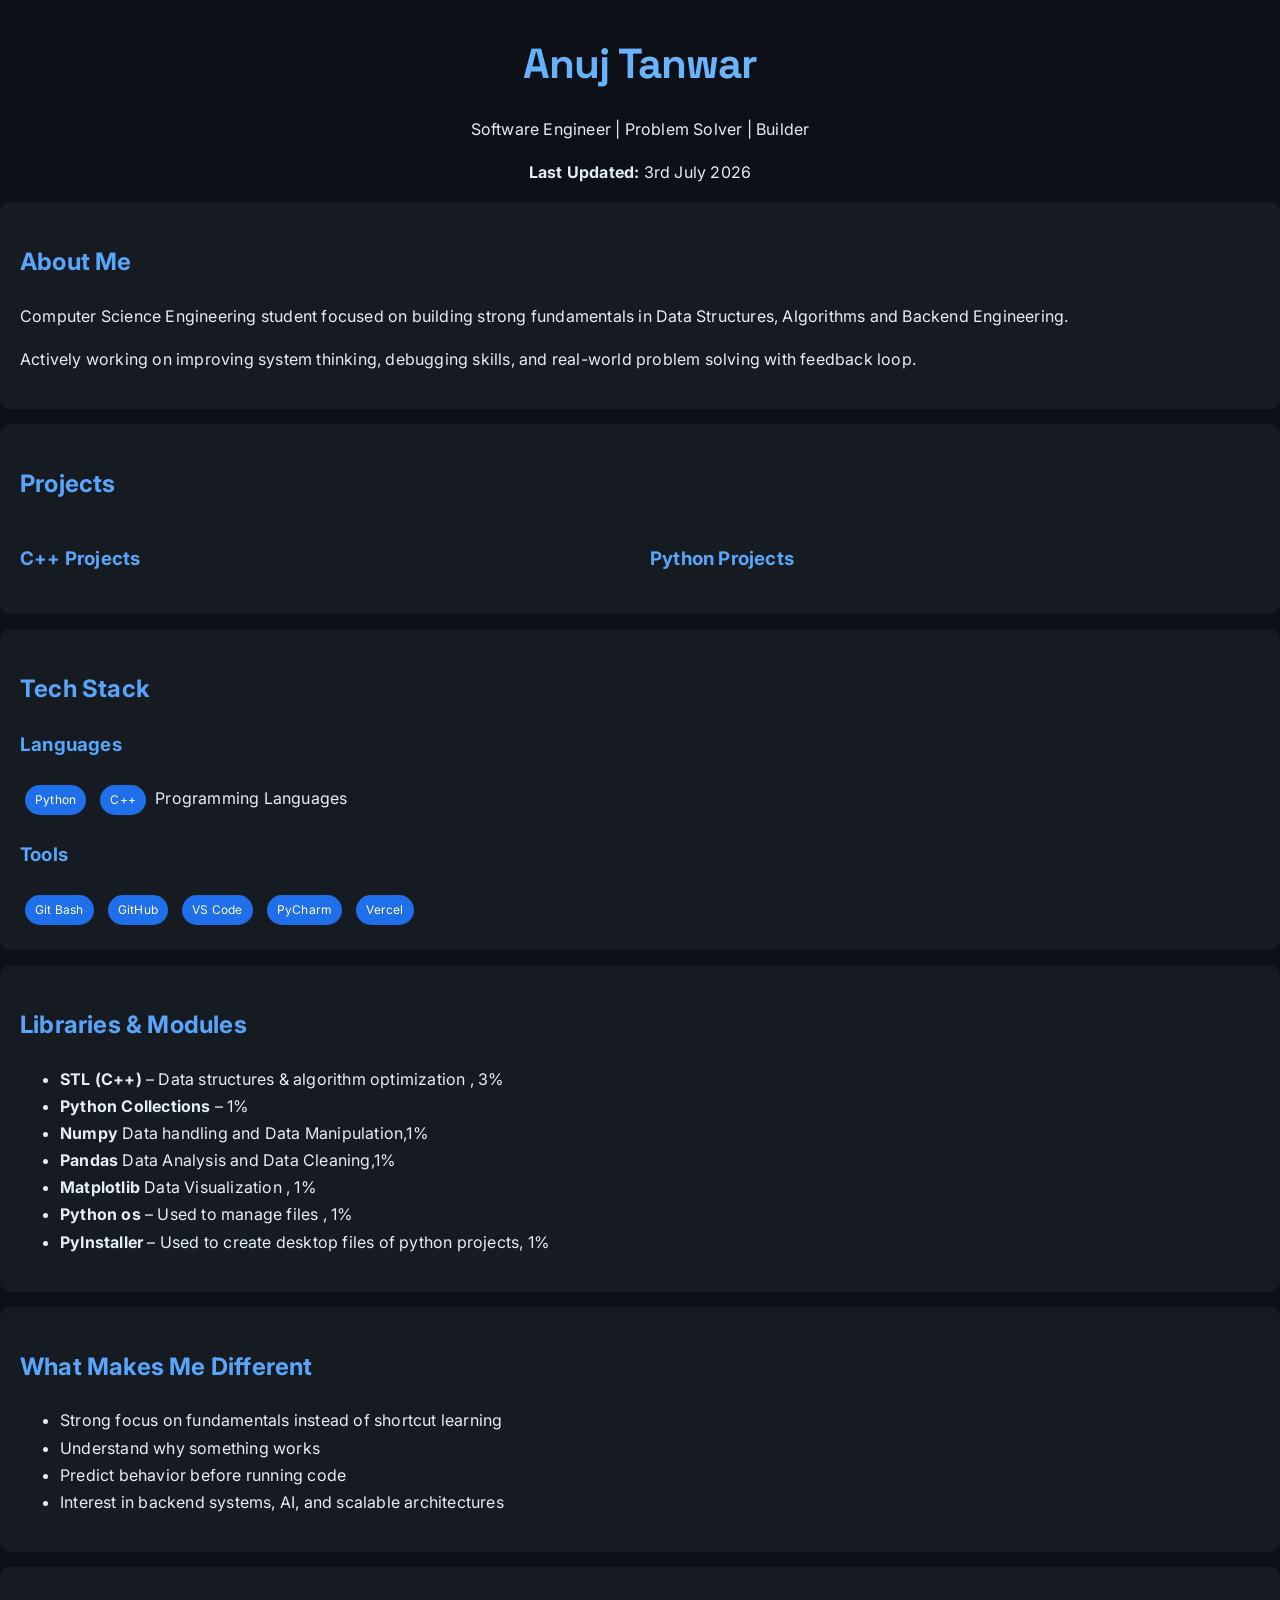
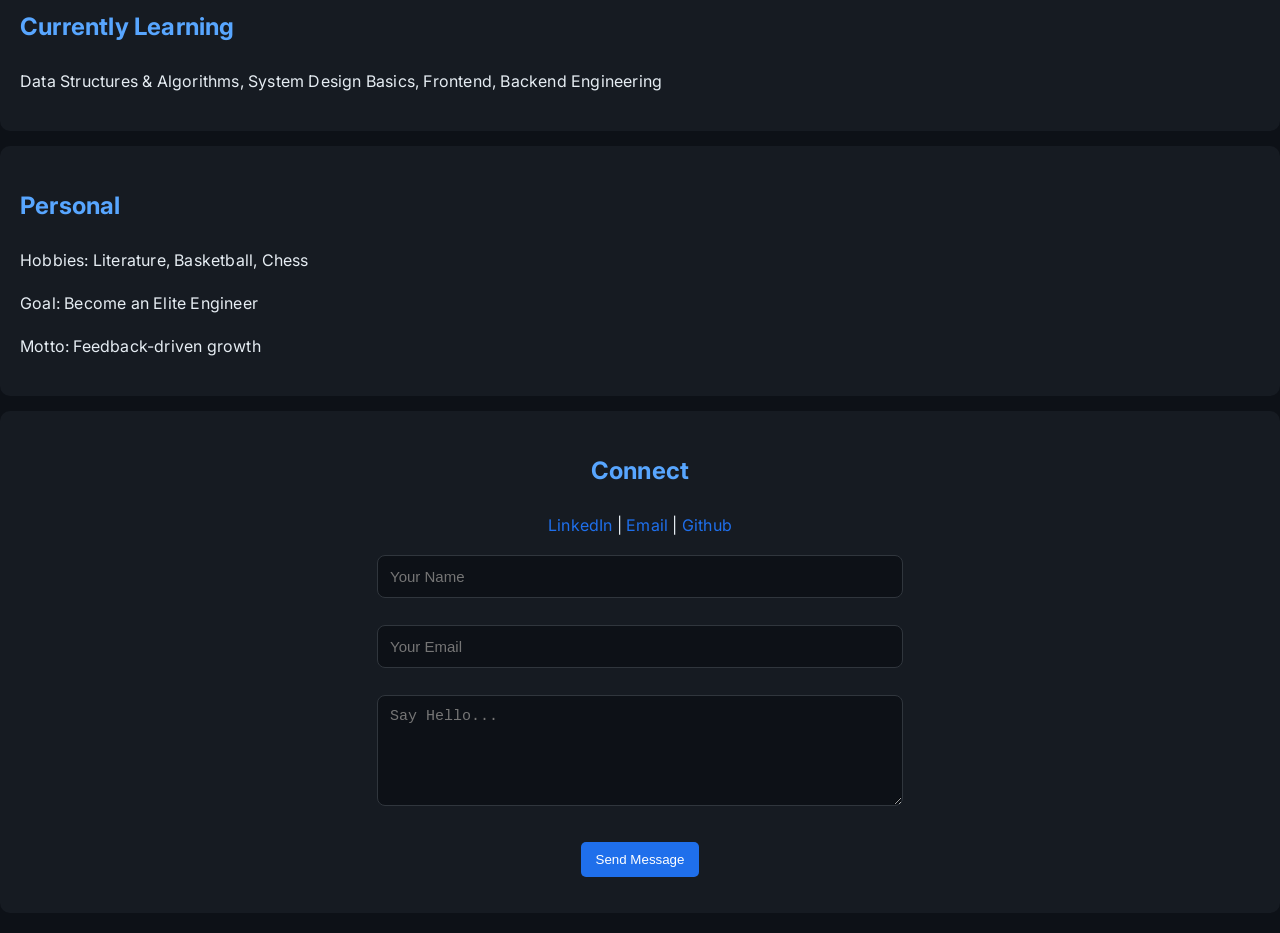
==== public/index.html @ b1649d00 "renamed style.css to index.css | added its path in index.html" ====
<!DOCTYPE html>
<html lang="en">

<head>
    <meta charset="UTF-8">
    <meta name="viewport" content="width=device-width, initial-scale=1.0">
    
    <meta name="google-site-verification" content="BOIj2n-Yf4y8820SFO7si8_EXedY-BGFefCOwkUHRp4" />
    <meta
    name="description"
    content="Portfolio of AT (Anuj), a Computer Science Engineering student focused on backend systems, problem solving, DSA, and scalable software development."
>
    <meta name="author" content="Anuj Tanwar">

<meta
    name="keywords"
    content="
    Anuj Tanwar | Anuj Tawar learning
    Backend Developmrnt & strong foundation in
    Software Engineering.
    "
>
    <script type="application/ld+json">
{
  "@context": "https://schema.org",
  "@type": "Organization",
  "name": "AT",
  "url": "https://gitanuj993.vercel.app",
  "logo": "https://gitanuj993.vercel.app/logo/favicon.png"
}
    </script>
    <meta property="og:title" content="AT Portfolio | SWE-0">
<meta property="og:description" content="Software Developer and Builder">
<meta property="og:image" content="https://gitanuj993.vercel.app/logo/preview.jpg>
<meta property="og:url" content="https://gitanuj993.vercel.app">
<meta property="og:type" content="website">
    <link rel="preconnect" href="https://fonts.googleapis.com">
    <link rel="preconnect" href="https://fonts.gstatic.com" crossorigin>
    <link href="https://fonts.googleapis.com/css2?family=Inter:wght@300;400;500;600&family=Space+Grotesk:wght@400;500;700&display=swap" rel="stylesheet">
    <link rel="icon" type="image/png" href="./logo/favicon.png">
    <title>AT | Anuj Tanwar | Portfolio</title>

    <!-- CSS LINK -->
    <link rel="stylesheet" href="./assets/css/index.css">
</head>

<body>

    <div class="container">

        <!-- HEADER -->
        <div class="center">
            <div class="logo" >
            <h1>Anuj Tanwar</h1>
            </div>
            <p>Software Engineer | Problem Solver | Builder</p>
            <p><b>Last Updated:</b> 3rd July 2026</p>
        </div>

        <!-- ABOUT -->
        <div class="card">
            <h2>About Me</h2>

            <p>
                Computer Science Engineering student focused on building strong fundamentals
                in Data Structures, Algorithms and Backend Engineering.
            </p>

            <p>
                Actively working on improving system thinking, debugging skills,
                and real-world problem solving with feedback loop.
            </p>
        </div>

        <!-- PROJECTS -->
        <div class="card">
            <h2>Projects</h2>

            <div class="flex">

                <div>
                    <h3>C++ Projects</h3>

                    <ul>
     
                    </ul>
                </div>

                <div>
                    <h3>Python Projects</h3>

                    <ul>
                    </ul>
                </div>

            </div>
        </div>

        <!-- TECH STACK -->
        <div class="card">

            <h2>Tech Stack</h2>

            <h3>Languages</h3>

            <span class="badge">Python</span>
            <span class="badge">C++</span>
            <span > Programming Languages </span>
        

            <h3>Tools</h3>

            <span class="badge">Git Bash</span>
            <span class="badge">GitHub</span>
            <span class="badge">VS Code</span>
            <span class="badge">PyCharm</span>
            <span class="badge">Vercel</span>

        </div>

        <!-- LIBRARIES -->
        <div class="card">

            <h2>Libraries & Modules</h2>

            <ul>
                <li>
                    <b>STL (C++)</b> –
                    Data structures & algorithm optimization , 3%
                </li>

                <li>
                    <b>Python Collections</b> –
                    1%
                </li>
                <li>
                    <b> Numpy</b>
                    Data handling and Data Manipulation,1%
                </li>
                <li>
                    <b> Pandas</b>
                    Data Analysis and Data Cleaning,1%

                </li>
                <li>
                    <b> Matplotlib</b>
                    Data Visualization , 1%

                </li>
                
                

                <li>
                    <b>Python os</b> –
                    Used to manage files , 1%
                </li>

                <li>
                    <b>PyInstaller</b> –
                    Used to create desktop files of python projects, 1%
                </li>
            </ul>

        </div>

        <!-- ADVANTAGE -->
        <div class="card">

            <h2>What Makes Me Different</h2>

            <ul>
                <li>Strong focus on fundamentals instead of shortcut learning</li>
 
                <li>Understand why something works</li>
                <li>Predict behavior before running code</li>
    
                <li>Interest in backend systems, AI, and scalable architectures</li>
            </ul>

        </div>

        <!-- CURRENT LEARNING -->
        <div class="card">

            <h2>Currently Learning</h2>

            <p>
                Data Structures & Algorithms,
                System Design Basics, Frontend,
                Backend Engineering
            </p>

        </div>

        <!-- PERSONAL -->
        <div class="card">

            <h2>Personal</h2>

            <p>Hobbies: Literature, Basketball, Chess</p>
            <p>Goal: Become an Elite Engineer</p>
            <p>Motto: Feedback-driven growth</p>

        </div>

        <!-- CONTACT -->
        <div class="card center">

            <h2>Connect</h2>

            <p>
                <a href="https://www.linkedin.com/in/anuj-tanwar-aa0977279">
                    LinkedIn
                </a>

                |

                <a href="mailto:gleuser83@gmail.com">
                    Email
                </a>

                |

                <a href="https://github.com/Gitanuj993">
                    Github
                </a>
            </p>
            <form 
                action="https://api.web3forms.com/submit" method="POST"
                name = "contact_form"
                id = "contact-form">
<!-- Hidden Configuration -->

         <input type = "hidden"
                name = "access_key"
                value = "49509339-1ae4-436d-bfaf-745a13591829"
                >
        <input 
            type="hidden" 
            name="_captcha" 
            value="false">
        <input
    type="hidden"
    name="_next"
    value="https://gitanuj993.vercel.app"
>
   <input
        type="hidden"
        name="redirect"
        value="https://gitanuj993.vercel.app"
    >             
        <input
            type="text"
            name="name"
            placeholder="Your Name"
            required
        >

        <br><br>

        <input
            type="email"
            name="email"
            placeholder="Your Email"
            required
        >

        <br><br>

        <textarea
            name="message"
            placeholder="Say Hello..."
            rows="5"
            required
        ></textarea>

        <br><br>
<! -- Step 1: Add this line -->
    <div class="h-captcha" data-captcha="true"></div>
    <! -- Step 2: Add the script -->
      <button type="submit">
            Send Message
        </button>
<p id="success-message"></p>
                    </form>
<!--
            <button onclick="showMessage()">
                Say Hello
            </button>
-->
        </div>

    </div>

    <!-- JS LINK -->
     <script src="https://web3forms.com/client/script.js" async defer></script>
    <script src="./js/script.js"></script>

</body>

  </html>
---- public/assets/css/index.css ----
body {
    margin: 0;
    font-family: 'Inter', sans-serif;
    background: #0d1117;
    color: #e6edf3;
    line-height: 1.7;
    letter-spacing: 0.2px;
    
}
#success-message {

    opacity: 0;

    transition: 0.3s ease;

    color: #58a6ff;

    margin-top: 15px;
}
input,
textarea {
    width: 90%;
    max-width: 500px;

    padding: 12px;

    border-radius: 8px;
    border: 1px solid #30363d;

    background: #0d1117;
    color: white;

    font-size: 15px;

    outline: none;
}

input:focus,
textarea:focus {
    border-color: #58a6ff;
}
.logo h1{
    font-family: 'Space Grotesk', sans-serif;
    font-size: 42px;
    font-weight: 700;
    letter-spacing: -1px;
    margin-bottom: 5px;

    background: linear-gradient(
        90deg,
        #58a6ff,
        #79c0ff
    );

    -webkit-background-clip: text;
    -webkit-text-fill-color: transparent;
    }
}

.container {
    width: 90%;
    max-width: 1100px;
    margin: auto;
}

.center {
    text-align: center;
}

h1,
h2,
h3 {
    color: #58a6ff;
}

.card {
    background: #161b22;
    padding: 20px;
    margin: 15px 0;
    border-radius: 10px;
}

.flex {
    display: flex;
    flex-wrap: wrap;
    gap: 20px;
}

.flex div {
    flex: 1;
    min-width: 250px;
}

.badge {
    display: inline-block;
    background: #1f6feb;
    color: white;
    padding: 5px 10px;
    margin: 5px;
    border-radius: 20px;
    font-size: 12px;
}

a {
    color: #1f6feb;
    text-decoration: none;
}

button {
    background: #1f6feb;
    color: white;
    border: none;
    padding: 10px 15px;
    border-radius: 5px;
    cursor: pointer;
}

button:hover {
    background: #388bfd;
  }
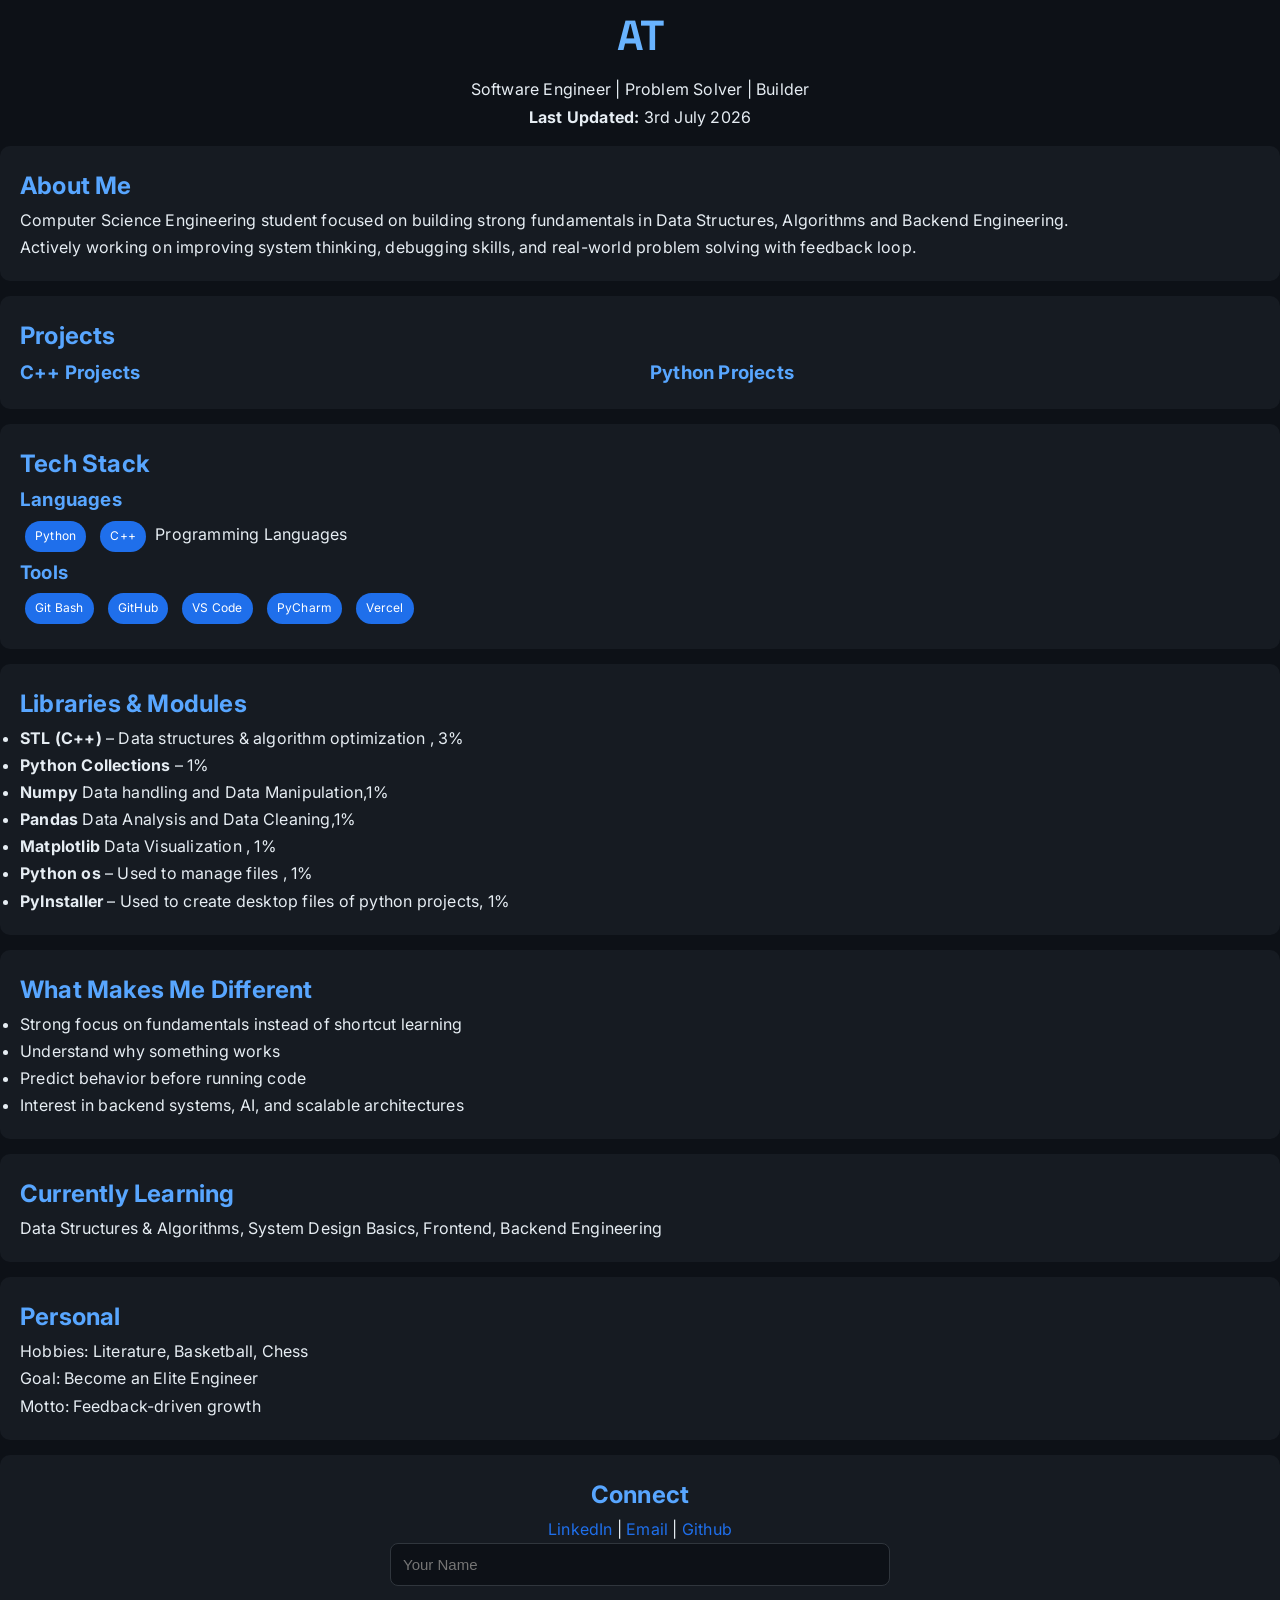
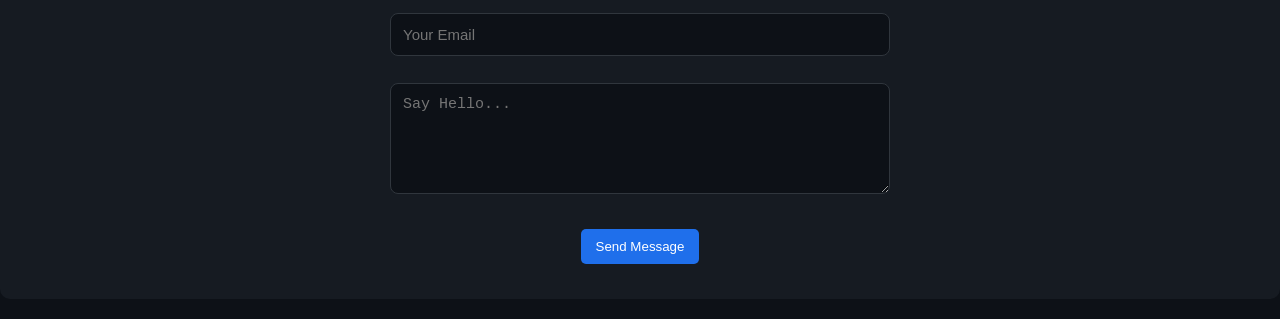
==== commit 70c79ead: "Hero name changed from Anuj Tanwar to 'AT' !" ====
--- a/public/index.html
+++ b/public/index.html
@@ -41,17 +41,18 @@
     <title>AT | Anuj Tanwar | Portfolio</title>
 
     <!-- CSS LINK -->
+<link rel="stylesheet" href="./assets/css/global.css">
     <link rel="stylesheet" href="./assets/css/index.css">
 </head>
 
 <body>
-
+    <header id="navbar"></header>
     <div class="container">
 
         <!-- HEADER -->
         <div class="center">
             <div class="logo" >
-            <h1>Anuj Tanwar</h1>
+            <h1>AT</h1>
             </div>
             <p>Software Engineer | Problem Solver | Builder</p>
             <p><b>Last Updated:</b> 3rd July 2026</p>
@@ -294,7 +295,7 @@
 
     <!-- JS LINK -->
      <script src="https://web3forms.com/client/script.js" async defer></script>
-    <script src="./js/script.js"></script>
+    <script src="./assets/js/script.js"></script>
 
 </body>
 
--- a/public/assets/css/global.css
+++ b/public/assets/css/global.css
@@ -0,0 +1,155 @@
+/* main {
+    min-height: 100vh;
+    padding: 2rem;
+}
+
+main section {
+    max-width: 1200px;
+    margin: 0 auto;
+}
+
+main section h1 {
+    font-size: 2.5rem;
+    font-weight: 700;
+    margin-bottom: 1rem;
+}
+/* Navbar */
+
+nav {
+    display: flex;
+    justify-content: space-between;
+    align-items: center;
+    padding: 1rem 2rem;
+    background-color: #ffffff;
+    border-bottom: 1px solid #e5e5e5;
+}
+
+nav .logo {
+    font-size: 1.4rem;
+    font-weight: bold;
+    color: #222;
+    text-decoration: none;
+}
+
+nav ul {
+    display: flex;
+    list-style: none;
+    gap: 2rem;
+}
+
+nav ul li {
+    list-style: none;
+}
+
+nav ul li a {
+    color: #333;
+    text-decoration: none;
+    font-size: 1rem;
+    font-weight: 500;
+    transition: color 0.3s ease;
+}
+
+nav ul li a:hover {
+    color: #007BFF;
+}
+*/
+
+/* ===========================
+   Theme Variables
+=========================== */
+
+:root {
+    --bg-color: #0d1117;
+    --surface-color: #161b22;
+    --text-color: #f0f6fc;
+    --secondary-text: #c9d1d9;
+    --accent-color: #58a6ff;
+    --border-color: #30363d;
+
+    --border-radius: 12px;
+
+    --transition: 0.3s ease;
+
+    --max-width: 1200px;
+}
+
+/* ===========================
+   Global Reset
+=========================== */
+
+* {
+    margin: 0;
+    padding: 0;
+    box-sizing: border-box;
+}
+
+/* ===========================
+   Body
+=========================== */
+
+body {
+    background: var(--bg-color);
+    color: var(--text-color);
+    font-family: Arial, sans-serif;
+    line-height: 1.6;
+}
+
+/* ===========================
+   Navbar
+=========================== */
+
+nav {
+    display: flex;
+    justify-content: space-between;
+    align-items: center;
+
+    padding: 1rem 2rem;
+
+    background: var(--surface-color);
+    border-bottom: 1px solid var(--border-color);
+}
+
+nav .logo {
+    color: var(--text-color);
+    text-decoration: none;
+    font-size: 1.4rem;
+    font-weight: bold;
+}
+
+nav ul {
+    display: flex;
+    list-style: none;
+    gap: 2rem;
+}
+
+nav a {
+    color: var(--secondary-text);
+    text-decoration: none;
+    transition: color var(--transition);
+}
+
+nav a:hover {
+    color: var(--accent-color);
+}
+
+/* ===========================
+   Main Layout
+=========================== */
+
+main {
+    max-width: var(--max-width);
+    margin: 0 auto;
+    padding: 2rem;
+}
+@media (max-width: 768px) {
+    nav {
+        flex-direction: column;
+        gap: 1rem;
+    }
+
+    nav ul {
+        flex-wrap: wrap;
+        justify-content: center;
+        gap: 1rem;
+    }
+}
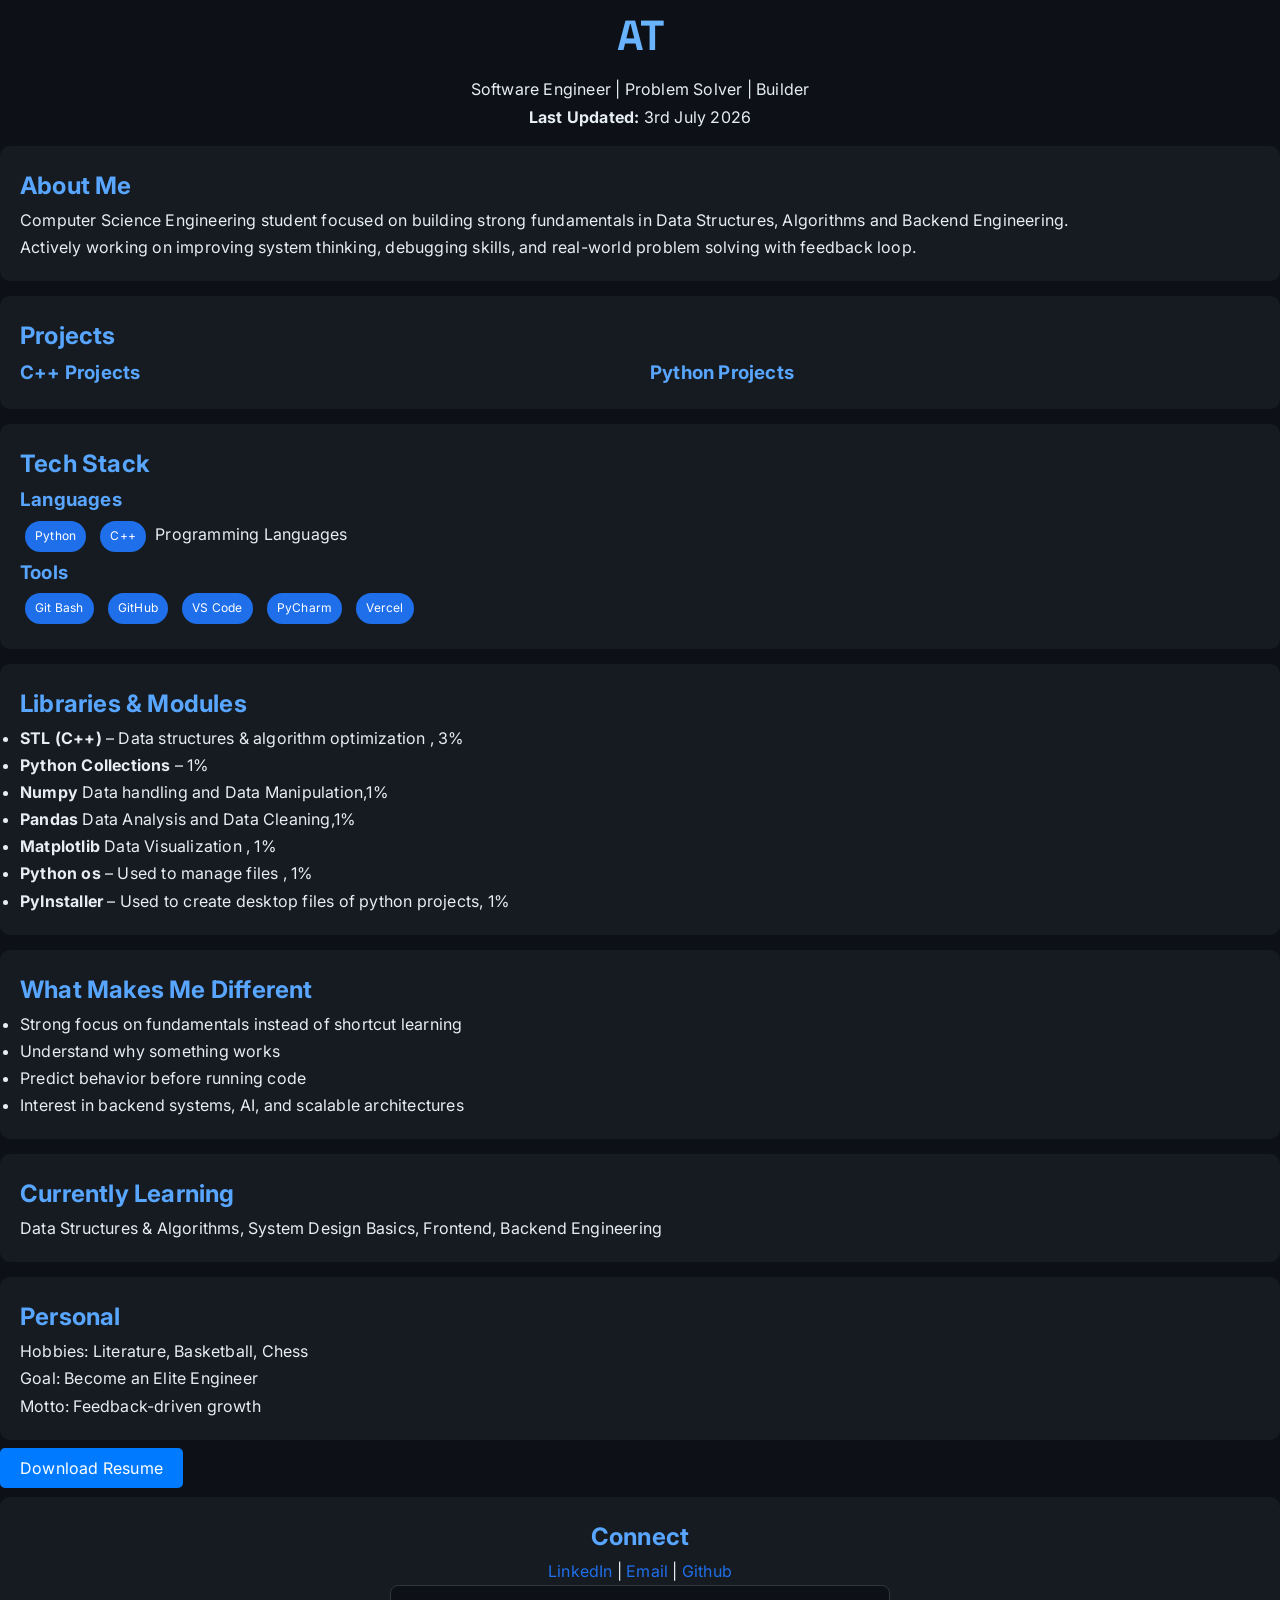
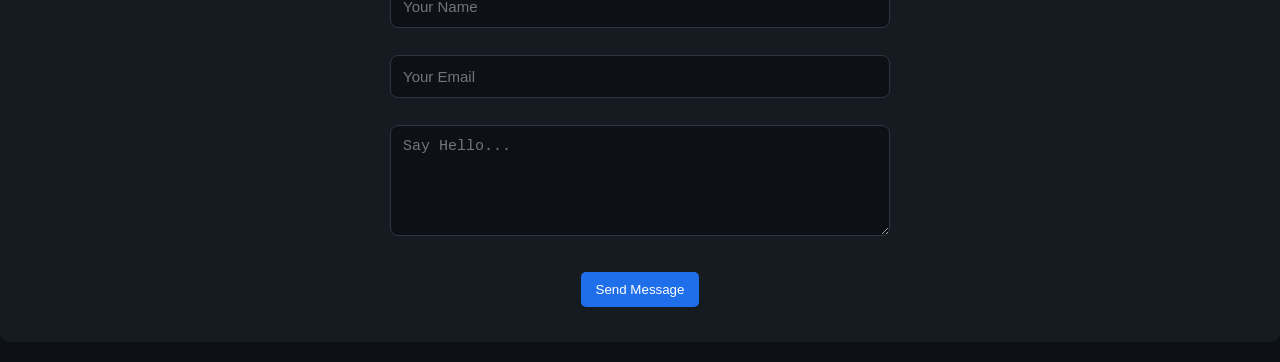
==== commit 284fb2c5: "conflict/resolved/Merge branch 'main' into feature Now there is no need of style.css and script.js t" ====
--- a/public/index.html
+++ b/public/index.html
@@ -203,6 +203,13 @@
             <p>Motto: Feedback-driven growth</p>
 
         </div>
+        <div id = "Resume">
+            <!--
+            <a href="/logo/resume/ANUJ_TANWAR_resume_gitanuj933.pdf" target="_blank" class ="resume-btn">View Resume</a>
+<br><hr><br> -->
+<a href="/logo/resume/ANUJ_TANWAR_resume_gitanuj933.pdf" class="resume-btn" download="Anuj_Resume.pdf">Download Resume</a>
+            
+    </div>
 
         <!-- CONTACT -->
         <div class="card center">
@@ -295,6 +302,7 @@
 
     <!-- JS LINK -->
      <script src="https://web3forms.com/client/script.js" async defer></script>
+<script src="assets/js/footer.js"></script>
     <script src="./assets/js/script.js"></script>
 
 </body>
--- a/public/assets/css/index.css
+++ b/public/assets/css/index.css
@@ -7,6 +7,19 @@
     letter-spacing: 0.2px;
     
 }
+
+.resume-btn {
+    background-color: #007bff;
+    color: white;
+    padding: 10px 20px;
+    text-decoration: none;
+    border-radius: 5px;
+}
+
+.resume-btn:hover {
+    background-color: #0056b3;
+}
+
 #success-message {
 
     opacity: 0;
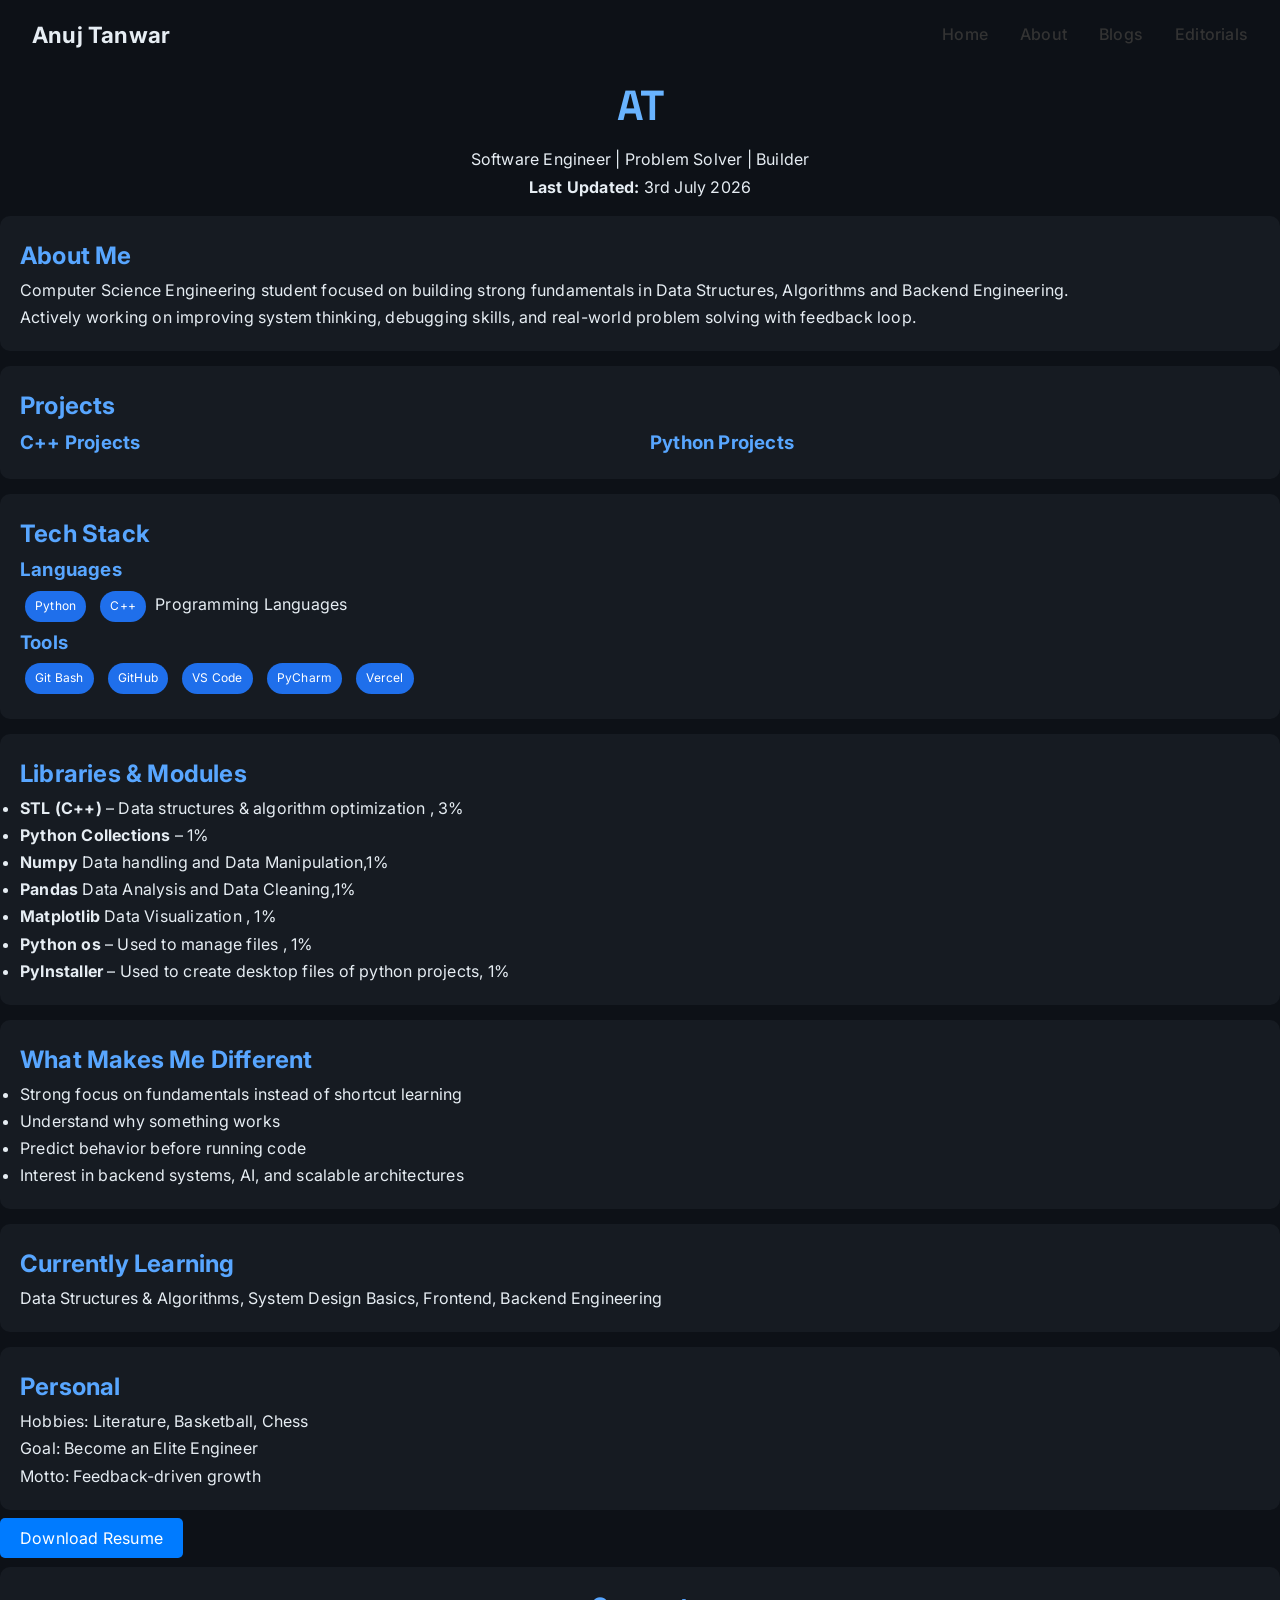
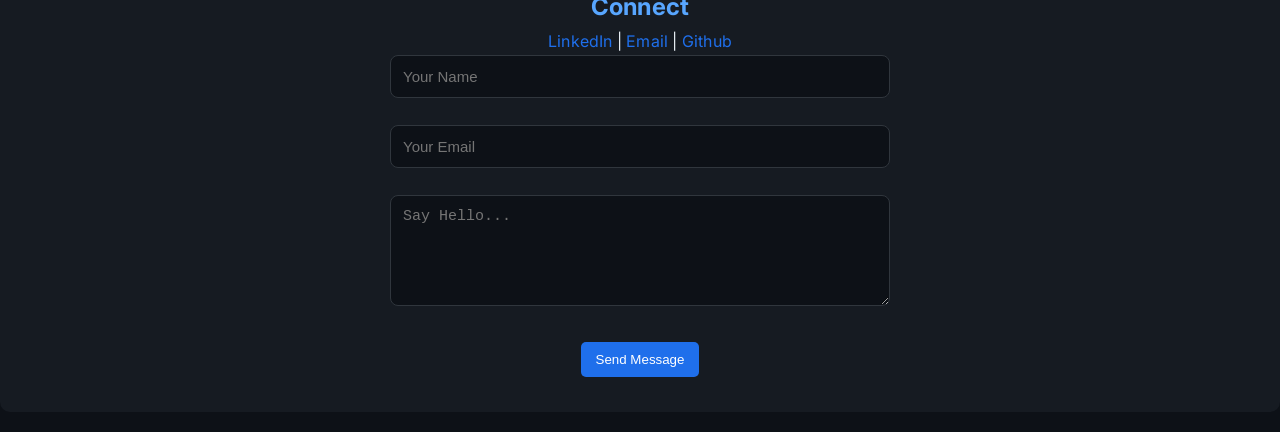
==== commit 943919e3: "navbar.js linked with index.html" ====
--- a/public/index.html
+++ b/public/index.html
@@ -302,7 +302,8 @@
 
     <!-- JS LINK -->
      <script src="https://web3forms.com/client/script.js" async defer></script>
-<script src="assets/js/footer.js"></script>
+<script src = "./assets/js/navbar.js"></script>
+<script src="./assets/js/footer.js"></script>
     <script src="./assets/js/script.js"></script>
 
 </body>
